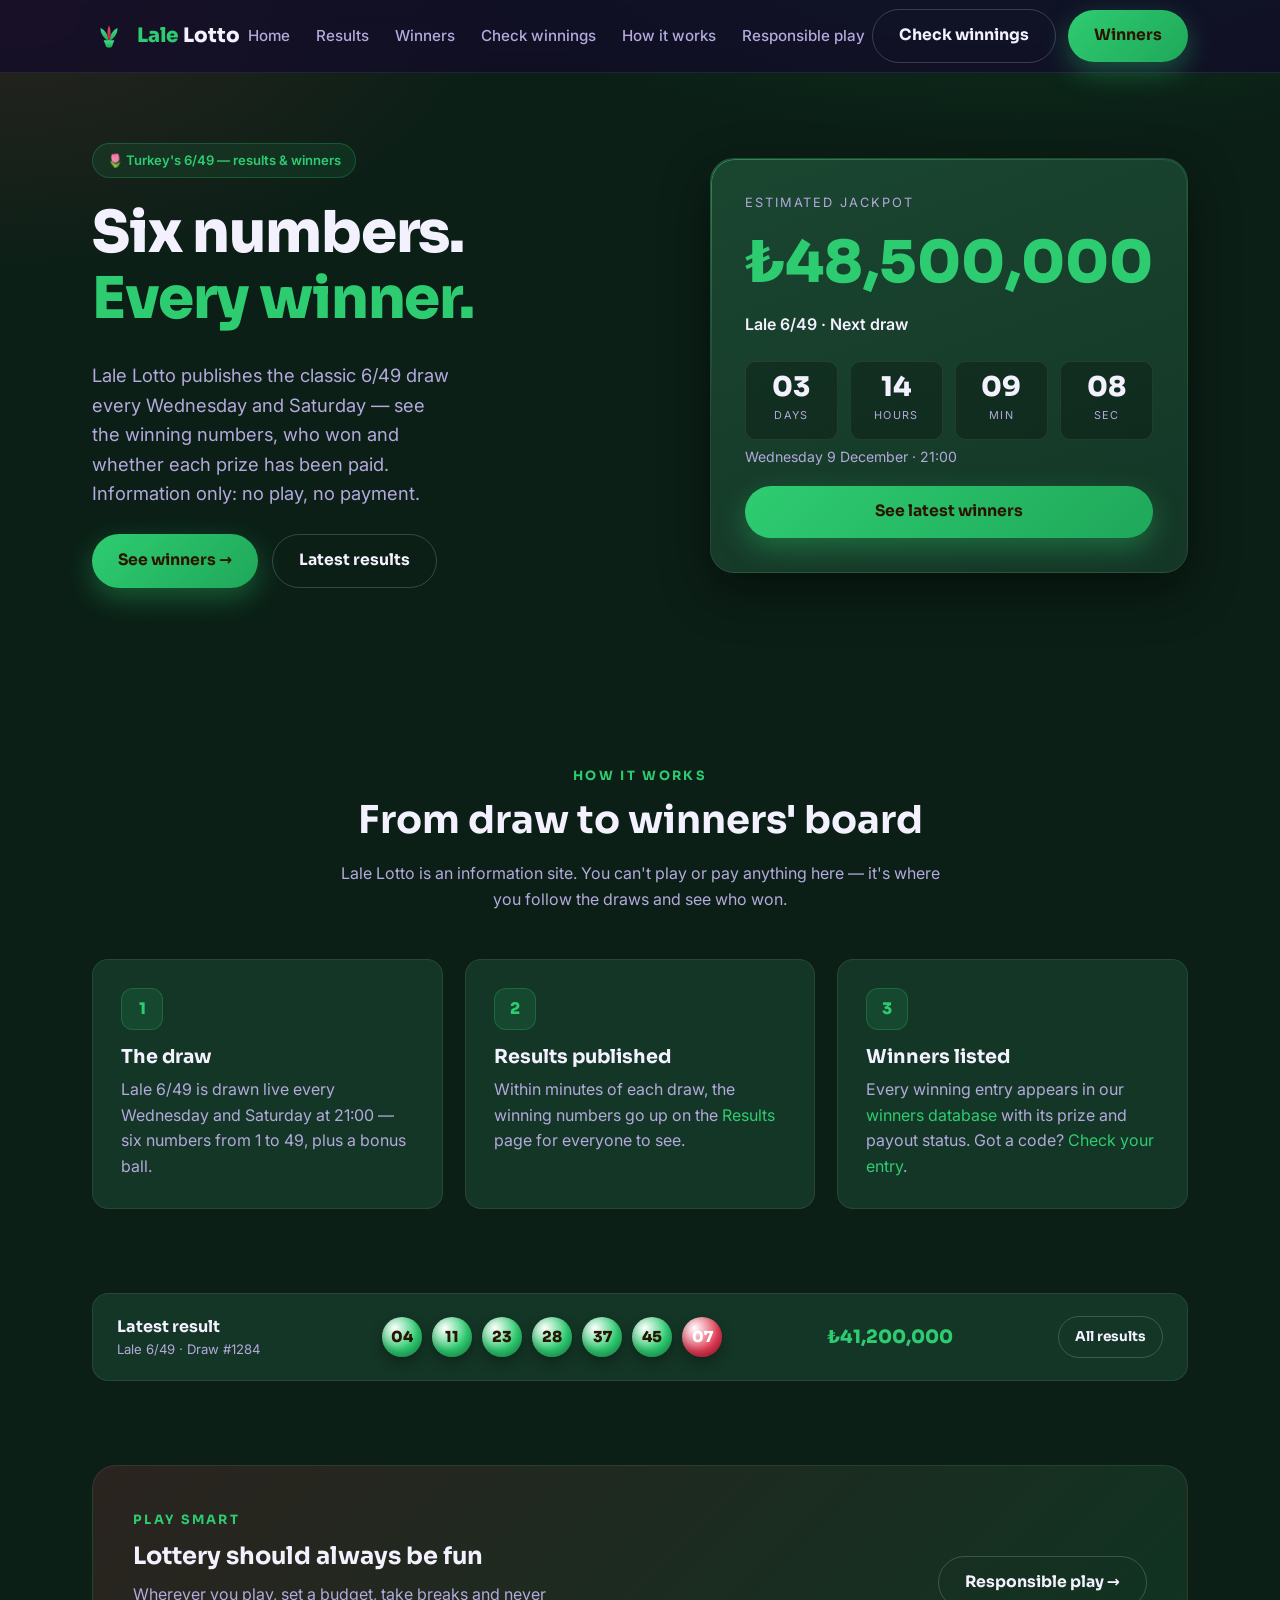
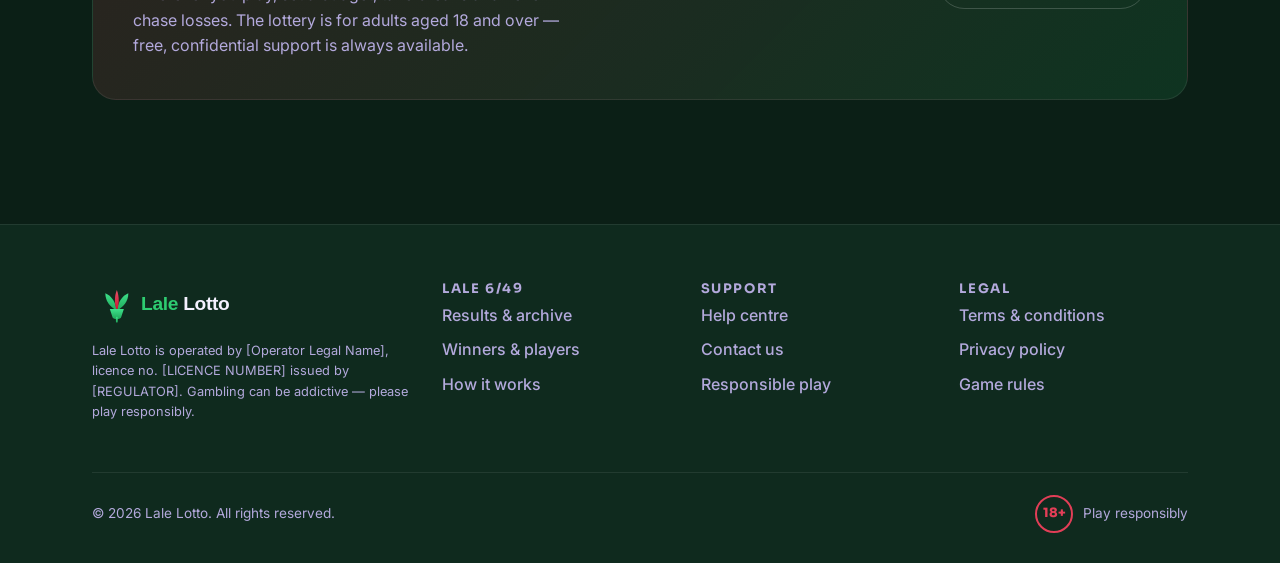
==== index.html @ 49908984 "Lale Lotto - informational 6/49 site with Supabase database" ====
<!DOCTYPE html>
<html lang="en">
<head>
  <meta charset="UTF-8" />
  <meta name="viewport" content="width=device-width, initial-scale=1.0" />
  <title>Lale Lotto — Pick your fortune | Turkish 6/49 Lottery</title>
  <meta name="description" content="Lale Lotto is Turkey's bright new 6/49 online lottery. Pick six numbers, watch the Wednesday & Saturday draws and chase the jackpot. Play responsibly. 18+." />
  <link rel="icon" type="image/svg+xml" href="assets/favicon.svg" />
  <link rel="preconnect" href="https://fonts.googleapis.com" />
  <link rel="preconnect" href="https://fonts.gstatic.com" crossorigin />
  <link href="https://fonts.googleapis.com/css2?family=Sora:wght@600;700;800&family=Inter:wght@400;500;600&display=swap" rel="stylesheet" />
  <link rel="stylesheet" href="css/styles.css" />
</head>
<body>

  <!-- ===== Header ===== -->
  <header class="site-header">
    <div class="container nav">
      <a class="brand" href="index.html" aria-label="Lale Lotto home">
        <svg viewBox="0 0 64 64" aria-hidden="true">
          <defs>
            <linearGradient id="hg" x1="0" y1="0" x2="0" y2="1"><stop offset="0" stop-color="#3DE08A"/><stop offset="1" stop-color="#1FA85A"/></linearGradient>
            <linearGradient id="hr" x1="0" y1="0" x2="0" y2="1"><stop offset="0" stop-color="#E94E66"/><stop offset="1" stop-color="#C8102E"/></linearGradient>
          </defs>
          <g transform="translate(8,6)">
            <path d="M24 36 C15 31 8 23 8 11 C17 15 22 24 24 36 Z" fill="url(#hg)"/>
            <path d="M24 36 C33 31 40 23 40 11 C31 15 26 24 24 36 Z" fill="url(#hg)"/>
            <path d="M24 6 C20 15 20 27 24 37 C28 27 28 15 24 6 Z" fill="url(#hr)"/>
            <path d="M14 34 H34 L30 45 C30 49 18 49 18 45 Z" fill="url(#hg)"/>
          </g>
        </svg>
        <span><span class="lale">Lale</span> Lotto</span>
      </a>
      <ul class="nav-links">
        <li><a href="index.html">Home</a></li>
        <li><a href="results.html">Results</a></li>
        <li><a href="winners.html">Winners</a></li>
        <li><a href="check.html">Check winnings</a></li>
        <li><a href="index.html#how">How it works</a></li>
        <li><a href="responsible.html">Responsible play</a></li>
      </ul>
      <div class="nav-actions">
        <a class="btn btn-ghost" href="check.html">Check winnings</a>
        <a class="btn btn-primary" href="winners.html">Winners</a>
        <button class="nav-toggle" aria-label="Open menu">
          <svg width="26" height="26" viewBox="0 0 24 24" fill="none" stroke="currentColor" stroke-width="2"><path d="M3 6h18M3 12h18M3 18h18"/></svg>
        </button>
      </div>
    </div>
  </header>

  <!-- ===== Hero ===== -->
  <section class="hero">
    <div class="container hero-grid">
      <div>
        <span class="badge">🌷 Turkey's 6/49 — results &amp; winners</span>
        <h1>Six numbers.<br /><span>Every winner.</span></h1>
        <p class="lead">Lale Lotto publishes the classic 6/49 draw every Wednesday and Saturday — see the winning numbers, who won and whether each prize has been paid. Information only: no play, no payment.</p>
        <div class="hero-cta">
          <a class="btn btn-primary" href="winners.html">See winners →</a>
          <a class="btn btn-ghost" href="results.html">Latest results</a>
        </div>
      </div>

      <aside class="jackpot-card">
        <div class="label">Estimated jackpot</div>
        <div class="jackpot-amount">₺48,500,000</div>
        <div class="game">Lale 6/49 · Next draw</div>
        <div class="countdown" data-countdown>
          <div class="cd-unit"><b data-d>00</b><small>Days</small></div>
          <div class="cd-unit"><b data-h>00</b><small>Hours</small></div>
          <div class="cd-unit"><b data-m>00</b><small>Min</small></div>
          <div class="cd-unit"><b data-s>00</b><small>Sec</small></div>
        </div>
        <p class="muted" style="margin:6px 0 18px; font-size:.88rem;" data-draw-date>—</p>
        <a class="btn btn-primary btn-block" href="winners.html">See latest winners</a>
      </aside>
    </div>
  </section>

  <!-- ===== How it works ===== -->
  <section class="section" id="how">
    <div class="container">
      <div class="center" style="max-width:620px;margin:0 auto 46px;">
        <span class="eyebrow">How it works</span>
        <h2>From draw to winners' board</h2>
        <p>Lale Lotto is an information site. You can't play or pay anything here — it's where you follow the draws and see who won.</p>
      </div>
      <div class="grid-3">
        <div class="card">
          <div class="step-no">1</div>
          <h3>The draw</h3>
          <p>Lale 6/49 is drawn live every Wednesday and Saturday at 21:00 — six numbers from 1 to 49, plus a bonus ball.</p>
        </div>
        <div class="card">
          <div class="step-no">2</div>
          <h3>Results published</h3>
          <p>Within minutes of each draw, the winning numbers go up on the <a href="results.html">Results</a> page for everyone to see.</p>
        </div>
        <div class="card">
          <div class="step-no">3</div>
          <h3>Winners listed</h3>
          <p>Every winning entry appears in our <a href="winners.html">winners database</a> with its prize and payout status. Got a code? <a href="check.html">Check your entry</a>.</p>
        </div>
      </div>
    </div>
  </section>

  <!-- ===== Latest result preview ===== -->
  <section class="section" style="padding-top:0;">
    <div class="container">
      <div class="result-row">
        <div class="meta">
          <div class="date">Latest result</div>
          <div class="draw">Lale 6/49 · Draw #1284</div>
        </div>
        <div class="balls">
          <div class="ball">04</div>
          <div class="ball">11</div>
          <div class="ball">23</div>
          <div class="ball">28</div>
          <div class="ball">37</div>
          <div class="ball">45</div>
          <div class="ball bonus">07</div>
        </div>
        <div class="prize">₺41,200,000</div>
        <a class="btn btn-ghost btn-sm" href="results.html">All results</a>
      </div>
    </div>
  </section>

  <!-- ===== Responsible banner ===== -->
  <section class="section" style="padding-top:0;">
    <div class="container">
      <div class="banner">
        <div style="max-width:46ch;">
          <span class="eyebrow">Play smart</span>
          <h2 style="font-size:1.5rem;">Lottery should always be fun</h2>
          <p style="margin:0;">Wherever you play, set a budget, take breaks and never chase losses. The lottery is for adults aged 18 and over — free, confidential support is always available.</p>
        </div>
        <a class="btn btn-ghost" href="responsible.html">Responsible play →</a>
      </div>
    </div>
  </section>

  <!-- ===== Footer ===== -->
  <footer class="site-footer">
    <div class="container">
      <div class="footer-grid">
        <div>
          <a class="brand" href="index.html" style="margin-bottom:14px;">
            <img src="assets/logo.svg" alt="Lale Lotto" width="180" height="46" />
          </a>
          <p class="legal-note">Lale Lotto is operated by [Operator Legal Name], licence no. [LICENCE NUMBER] issued by [REGULATOR]. Gambling can be addictive — please play responsibly.</p>
        </div>
        <div>
          <h4>Lale 6/49</h4>
          <ul>
            <li><a href="results.html">Results &amp; archive</a></li>
            <li><a href="winners.html">Winners &amp; players</a></li>
            <li><a href="index.html#how">How it works</a></li>
          </ul>
        </div>
        <div>
          <h4>Support</h4>
          <ul>
            <li><a href="#">Help centre</a></li>
            <li><a href="#">Contact us</a></li>
            <li><a href="responsible.html">Responsible play</a></li>
          </ul>
        </div>
        <div>
          <h4>Legal</h4>
          <ul>
            <li><a href="#">Terms &amp; conditions</a></li>
            <li><a href="#">Privacy policy</a></li>
            <li><a href="#">Game rules</a></li>
          </ul>
        </div>
      </div>
      <div class="footer-bottom">
        <span>© <span data-year>2026</span> Lale Lotto. All rights reserved.</span>
        <span style="display:flex;align-items:center;gap:10px;"><span class="age-chip">18+</span> Play responsibly</span>
      </div>
    </div>
  </footer>

  <script src="js/main.js"></script>
</body>
</html>
---- css/styles.css ----
/* =========================================================
   Lale Lotto — global stylesheet
   Palette: deep indigo + gold (luck) + tulip red (accent)
   ========================================================= */

:root {
  --bg:        #0B1F16;
  --bg-2:      #0F2A1E;
  --surface:   #143626;
  --surface-2: #1A4630;
  --line:      rgba(255, 255, 255, .08);

  /* Primary accent is now GREEN. The --gold/--gold-2 names are kept as
     aliases so existing rules keep working without renaming everything. */
  --green:   #2ECC71;
  --green-2: #1FA85A;
  --gold:    #2ECC71;
  --gold-2:  #1FA85A;
  --red:     #E23E57;
  --red-2:   #C8102E;

  --text:  #F4F1FF;
  --muted: #B3A9DC;

  --radius: 16px;
  --radius-sm: 10px;
  --shadow: 0 18px 50px rgba(0, 0, 0, .45);
  --ring: 0 0 0 3px rgba(46, 204, 113, .45);

  --maxw: 1140px;
  --font-head: "Sora", system-ui, sans-serif;
  --font-body: "Inter", system-ui, -apple-system, sans-serif;
}

* { box-sizing: border-box; }

html { scroll-behavior: smooth; }

body {
  margin: 0;
  font-family: var(--font-body);
  color: var(--text);
  background:
    radial-gradient(1200px 600px at 80% -10%, rgba(46, 204, 113, .18), transparent 60%),
    radial-gradient(900px 500px at 0% 0%, rgba(226, 62, 87, .14), transparent 55%),
    var(--bg);
  line-height: 1.6;
  -webkit-font-smoothing: antialiased;
}

h1, h2, h3, h4 { font-family: var(--font-head); line-height: 1.15; margin: 0 0 .5em; }
h1 { font-size: clamp(2.2rem, 5vw, 3.6rem); font-weight: 800; letter-spacing: -.02em; }
h2 { font-size: clamp(1.6rem, 3.2vw, 2.4rem); font-weight: 700; }
p  { margin: 0 0 1em; color: var(--muted); }
a  { color: var(--gold); text-decoration: none; }

.container { width: 100%; max-width: var(--maxw); margin: 0 auto; padding: 0 22px; }
.section { padding: 84px 0; }
.eyebrow {
  display: inline-block; font-family: var(--font-head); font-weight: 700;
  font-size: .8rem; letter-spacing: .18em; text-transform: uppercase;
  color: var(--gold); margin-bottom: 12px;
}
.center { text-align: center; }
.muted { color: var(--muted); }
.gold  { color: var(--gold); }

/* ---------- Buttons ---------- */
.btn {
  display: inline-flex; align-items: center; gap: 9px;
  font-family: var(--font-head); font-weight: 700; font-size: .98rem;
  padding: 13px 26px; border-radius: 999px; border: 0; cursor: pointer;
  transition: transform .15s ease, box-shadow .2s ease, background .2s ease;
  text-decoration: none;
}
.btn:active { transform: translateY(1px); }
.btn-primary {
  color: #2A1500;
  background: linear-gradient(135deg, var(--gold), var(--gold-2));
  box-shadow: 0 10px 28px rgba(46, 204, 113, .35);
}
.btn-primary:hover { box-shadow: 0 14px 34px rgba(46, 204, 113, .5); transform: translateY(-2px); }
.btn-ghost {
  color: var(--text); background: transparent;
  border: 1px solid rgba(255, 255, 255, .18);
}
.btn-ghost:hover { border-color: var(--gold); color: var(--gold); }
.btn-block { width: 100%; justify-content: center; }
.btn:disabled { opacity: .45; cursor: not-allowed; transform: none; box-shadow: none; }

/* ---------- Header ---------- */
.site-header {
  position: sticky; top: 0; z-index: 50;
  backdrop-filter: blur(12px);
  background: rgba(18, 10, 42, .72);
  border-bottom: 1px solid var(--line);
}
.nav { display: flex; align-items: center; justify-content: space-between; height: 72px; }
.brand { display: flex; align-items: center; gap: 11px; font-family: var(--font-head); font-weight: 800; font-size: 1.25rem; color: var(--text); }
.brand svg { width: 34px; height: 34px; display: block; }
.brand .lale { color: var(--gold); }
.nav-links { display: flex; align-items: center; gap: 26px; list-style: none; margin: 0; padding: 0; }
.nav-links a { color: var(--muted); font-weight: 500; font-size: .95rem; transition: color .15s; }
.nav-links a:hover { color: var(--text); }
.nav-actions { display: flex; align-items: center; gap: 12px; }
.nav-toggle { display: none; background: none; border: 0; color: var(--text); cursor: pointer; }

/* ---------- Hero ---------- */
.hero { position: relative; overflow: hidden; padding: 70px 0 90px; }
.hero-grid { display: grid; grid-template-columns: 1.1fr .9fr; gap: 50px; align-items: center; }
.hero .badge {
  display: inline-flex; align-items: center; gap: 8px; font-size: .82rem; font-weight: 600;
  color: var(--gold); background: rgba(46, 204, 113, .1);
  border: 1px solid rgba(46, 204, 113, .25); padding: 6px 14px; border-radius: 999px; margin-bottom: 22px;
}
.hero h1 span { color: var(--gold); }
.hero p.lead { font-size: 1.15rem; max-width: 30ch; }
.hero-cta { display: flex; gap: 14px; flex-wrap: wrap; margin-top: 26px; }

/* Jackpot card */
.jackpot-card {
  background: linear-gradient(160deg, var(--surface-2), var(--surface));
  border: 1px solid var(--line); border-radius: 24px; padding: 34px;
  box-shadow: var(--shadow); position: relative;
}
.jackpot-card::before {
  content: ""; position: absolute; inset: 0; border-radius: 24px; padding: 1px;
  background: linear-gradient(160deg, rgba(46, 204, 113, .55), transparent 45%);
  -webkit-mask: linear-gradient(#000 0 0) content-box, linear-gradient(#000 0 0);
  -webkit-mask-composite: xor; mask-composite: exclude; pointer-events: none;
}
.jackpot-card .label { font-size: .8rem; letter-spacing: .15em; text-transform: uppercase; color: var(--muted); }
.jackpot-amount { font-family: var(--font-head); font-weight: 800; font-size: clamp(2.6rem, 6vw, 3.6rem); color: var(--gold); margin: 4px 0 2px; }
.jackpot-card .game { font-weight: 600; color: var(--text); }

/* Countdown */
.countdown { display: flex; gap: 12px; margin: 24px 0 6px; }
.cd-unit {
  flex: 1; text-align: center; background: rgba(0, 0, 0, .25);
  border: 1px solid var(--line); border-radius: var(--radius-sm); padding: 12px 6px;
}
.cd-unit b { display: block; font-family: var(--font-head); font-size: 1.7rem; font-weight: 800; line-height: 1; }
.cd-unit small { font-size: .68rem; letter-spacing: .12em; text-transform: uppercase; color: var(--muted); }

/* ---------- Lottery balls ---------- */
.balls { display: flex; gap: 10px; flex-wrap: wrap; }
.ball {
  width: 46px; height: 46px; border-radius: 50%;
  display: grid; place-items: center;
  font-family: var(--font-head); font-weight: 800; font-size: 1.05rem; color: #2A1500;
  background: radial-gradient(circle at 32% 28%, #fff, var(--gold) 58%, var(--gold-2));
  box-shadow: inset 0 -4px 8px rgba(0, 0, 0, .25), 0 6px 14px rgba(0, 0, 0, .3);
}
.ball.bonus { background: radial-gradient(circle at 32% 28%, #fff, var(--red) 60%, var(--red-2)); color: #fff; }

/* ---------- Cards / steps ---------- */
.grid-3 { display: grid; grid-template-columns: repeat(3, 1fr); gap: 22px; }
.grid-2 { display: grid; grid-template-columns: repeat(2, 1fr); gap: 22px; }
.card {
  background: var(--surface); border: 1px solid var(--line);
  border-radius: var(--radius); padding: 28px; transition: transform .18s, border-color .18s;
}
.card:hover { transform: translateY(-4px); border-color: rgba(46, 204, 113, .35); }
.card .step-no {
  width: 42px; height: 42px; border-radius: 12px; display: grid; place-items: center;
  font-family: var(--font-head); font-weight: 800; color: var(--gold);
  background: rgba(46, 204, 113, .12); border: 1px solid rgba(46, 204, 113, .25); margin-bottom: 16px;
}
.card h3 { font-size: 1.2rem; }
.card p:last-child { margin-bottom: 0; }

/* ---------- Results table ---------- */
.results-list { display: grid; gap: 14px; }
.result-row {
  display: flex; align-items: center; justify-content: space-between; gap: 18px; flex-wrap: wrap;
  background: var(--surface); border: 1px solid var(--line); border-radius: var(--radius); padding: 20px 24px;
}
.result-row .meta { min-width: 160px; }
.result-row .meta .date { font-family: var(--font-head); font-weight: 700; }
.result-row .meta .draw { font-size: .82rem; color: var(--muted); }
.result-row .prize { font-family: var(--font-head); font-weight: 800; color: var(--gold); font-size: 1.15rem; }
.result-row .balls .ball { width: 40px; height: 40px; font-size: .95rem; }

/* ---------- Small button + hint (shared) ---------- */
.btn-sm { padding: 9px 16px; font-size: .85rem; }
.hint { font-size: .82rem; color: var(--muted); margin-top: 14px; }

/* ---------- Players & winners database (winners page) ---------- */
.db-stats { display: grid; grid-template-columns: repeat(4, 1fr); gap: 16px; margin-bottom: 26px; }
.db-stat {
  background: var(--surface); border: 1px solid var(--line);
  border-radius: var(--radius); padding: 20px; text-align: center;
}
.db-stat b { display: block; font-family: var(--font-head); font-weight: 800; font-size: 1.7rem; color: var(--gold); line-height: 1.1; }
.db-stat small { font-size: .72rem; letter-spacing: .12em; text-transform: uppercase; color: var(--muted); }

.db-controls { display: flex; align-items: center; justify-content: space-between; gap: 16px; flex-wrap: wrap; margin-bottom: 18px; }
.db-search {
  flex: 1 1 240px; min-width: 200px; padding: 12px 16px; border-radius: var(--radius-sm);
  border: 1px solid var(--line); background: rgba(0, 0, 0, .25); color: var(--text);
  font-family: var(--font-body); font-size: .95rem; outline: none; transition: border-color .15s, box-shadow .15s;
}
.db-search::placeholder { color: var(--muted); opacity: .7; }
.db-search:focus { border-color: var(--gold); box-shadow: var(--ring); }
.db-filters { display: flex; gap: 8px; flex-wrap: wrap; }
.db-filter {
  font-family: var(--font-head); font-weight: 700; font-size: .82rem;
  padding: 9px 15px; border-radius: 999px; cursor: pointer;
  color: var(--muted); background: transparent; border: 1px solid var(--line);
  transition: color .15s, border-color .15s, background .15s;
}
.db-filter:hover { color: var(--text); border-color: rgba(46, 204, 113, .5); }
.db-filter.is-active { color: #2A1500; border-color: transparent; background: linear-gradient(135deg, var(--gold), var(--gold-2)); }

.db-table-wrap { overflow-x: auto; border: 1px solid var(--line); border-radius: var(--radius); background: var(--surface); }
.db-table { width: 100%; border-collapse: collapse; min-width: 760px; }
.db-table th, .db-table td { padding: 14px 18px; text-align: left; vertical-align: middle; border-bottom: 1px solid var(--line); }
.db-table thead th {
  font-family: var(--font-head); font-size: .74rem; letter-spacing: .1em; text-transform: uppercase;
  color: var(--muted); font-weight: 700; background: rgba(0, 0, 0, .2);
}
.db-table tbody tr:last-child td { border-bottom: 0; }
.db-table tbody tr:hover { background: rgba(46, 204, 113, .05); }
.db-table .num-col { text-align: center; white-space: nowrap; }
.db-player { font-family: var(--font-head); font-weight: 700; color: var(--text); }
.db-sub { font-size: .8rem; color: var(--muted); }
.db-code { font-family: ui-monospace, SFMono-Regular, Menlo, monospace; letter-spacing: .02em; }
.db-balls { gap: 6px; flex-wrap: nowrap; }
.db-balls .ball { width: 32px; height: 32px; font-size: .78rem; }
.db-balls .ball.miss { background: transparent; color: var(--muted); border: 1px solid var(--line); box-shadow: none; }
.db-prize { font-family: var(--font-head); color: var(--gold); white-space: nowrap; }
.db-empty { text-align: center; color: var(--muted); padding: 30px 18px; }

.db-badge {
  display: inline-block; font-family: var(--font-head); font-weight: 700; font-size: .74rem;
  padding: 5px 12px; border-radius: 999px; white-space: nowrap;
  border: 1px solid var(--line); color: var(--muted); background: rgba(255, 255, 255, .06);
}
.db-badge.is-paid { color: var(--green); background: rgba(46, 204, 113, .12); border-color: rgba(46, 204, 113, .35); }
.db-badge.is-pending { color: #FFC83D; background: rgba(255, 200, 61, .12); border-color: rgba(255, 200, 61, .35); }
.db-badge.is-none { color: var(--muted); }

/* ---------- Banner ---------- */
.banner {
  background: linear-gradient(135deg, rgba(226, 62, 87, .15), rgba(46, 204, 113, .12));
  border: 1px solid var(--line); border-radius: 24px; padding: 40px;
  display: flex; align-items: center; justify-content: space-between; gap: 24px; flex-wrap: wrap;
}

/* ---------- Footer ---------- */
.site-footer { border-top: 1px solid var(--line); background: var(--bg-2); padding: 56px 0 30px; margin-top: 40px; }
.footer-grid { display: grid; grid-template-columns: 1.4fr 1fr 1fr 1fr; gap: 30px; }
.footer-grid h4 { font-size: .82rem; letter-spacing: .12em; text-transform: uppercase; color: var(--muted); }
.footer-grid ul { list-style: none; margin: 0; padding: 0; }
.footer-grid li { margin-bottom: 9px; }
.footer-grid a { color: var(--muted); font-weight: 500; }
.footer-grid a:hover { color: var(--text); }
.footer-bottom {
  display: flex; align-items: center; justify-content: space-between; gap: 16px; flex-wrap: wrap;
  border-top: 1px solid var(--line); margin-top: 36px; padding-top: 22px; font-size: .85rem; color: var(--muted);
}
.age-chip {
  display: inline-grid; place-items: center; width: 38px; height: 38px; border-radius: 50%;
  border: 2px solid var(--red); color: var(--red); font-family: var(--font-head); font-weight: 800; font-size: .8rem;
}
.legal-note { font-size: .8rem; color: var(--muted); max-width: 70ch; }

/* ---------- Winnings checker (check page) ---------- */
.check-wrap { max-width: 560px; margin: 0 auto; }
.check-card {
  background: linear-gradient(160deg, var(--surface-2), var(--surface));
  border: 1px solid var(--line); border-radius: 20px; padding: 30px; box-shadow: var(--shadow);
}
.field { margin-bottom: 18px; }
.field label {
  display: block; font-family: var(--font-head); font-weight: 700; font-size: .9rem;
  margin-bottom: 8px; color: var(--text);
}
.check-card input {
  width: 100%; padding: 14px 16px; border-radius: var(--radius-sm);
  border: 1px solid var(--line); background: rgba(0, 0, 0, .25); color: var(--text);
  font-family: var(--font-body); font-size: 1rem; outline: none;
  transition: border-color .15s, box-shadow .15s;
}
.check-card input::placeholder { color: var(--muted); opacity: .7; }
.check-card input:focus { border-color: var(--gold); box-shadow: var(--ring); }
.field-hint { font-size: .8rem; color: var(--muted); margin: 8px 0 0; }

/* Result card + states */
.check-result { margin-top: 22px; }
.res-card {
  background: var(--surface); border: 1px solid var(--line);
  border-radius: var(--radius); padding: 26px; text-align: center;
}
.res-card.is-win    { border-color: rgba(46, 204, 113, .55); box-shadow: 0 0 0 1px rgba(46, 204, 113, .25), var(--shadow); }
.res-card.is-error  { border-color: rgba(226, 62, 87, .5); }
.res-badge {
  display: inline-block; font-family: var(--font-head); font-weight: 700;
  font-size: .78rem; letter-spacing: .12em; text-transform: uppercase;
  padding: 6px 14px; border-radius: 999px; margin-bottom: 14px;
  color: var(--gold); background: rgba(46, 204, 113, .12); border: 1px solid rgba(46, 204, 113, .3);
}
.res-card.is-none .res-badge,
.res-card.is-info .res-badge {
  color: var(--muted); background: rgba(255, 255, 255, .06); border-color: var(--line);
}
.res-card.is-error .res-badge {
  color: var(--red); background: rgba(226, 62, 87, .12); border-color: rgba(226, 62, 87, .35);
}
.res-card h3 { font-size: 1.5rem; margin-bottom: 6px; }
.res-prize { font-family: var(--font-head); font-weight: 800; font-size: 2.2rem; color: var(--gold); margin: 6px 0 4px; }
.res-row { margin: 18px 0; }
.res-row .res-label { font-size: .78rem; letter-spacing: .12em; text-transform: uppercase; color: var(--muted); margin: 0 0 10px; }
.res-card .balls { justify-content: center; }
.res-card .ball.miss {
  background: transparent; color: var(--muted);
  border: 1px solid var(--line); box-shadow: none;
}
.res-matches { font-size: .95rem; color: var(--muted); margin: 4px 0 0; }
.res-matches b { color: var(--gold); font-family: var(--font-head); }
.res-card .btn { margin-top: 18px; }

/* Loading spinner */
.spinner {
  width: 40px; height: 40px; margin: 8px auto 14px;
  border: 4px solid rgba(255, 255, 255, .15); border-top-color: var(--gold);
  border-radius: 50%; animation: spin 1s linear infinite;
}
@keyframes spin { to { transform: rotate(360deg); } }

/* ---------- Toast ---------- */
.toast {
  position: fixed; left: 50%; bottom: 28px; transform: translateX(-50%) translateY(120%);
  background: var(--surface-2); border: 1px solid rgba(46, 204, 113, .4); color: var(--text);
  padding: 14px 22px; border-radius: 999px; box-shadow: var(--shadow); z-index: 100;
  transition: transform .35s cubic-bezier(.2,.8,.2,1); font-weight: 600;
}
.toast.show { transform: translateX(-50%) translateY(0); }

/* ---------- Responsive ---------- */
@media (max-width: 900px) {
  .hero-grid, .grid-3, .grid-2, .footer-grid { grid-template-columns: 1fr; }
  .db-stats { grid-template-columns: repeat(2, 1fr); }
  .nav-links, .nav-actions .btn-ghost { display: none; }
  .nav-toggle { display: block; }
  .nav-links.open {
    display: flex; flex-direction: column; position: absolute; top: 72px; left: 0; right: 0;
    background: var(--bg-2); border-bottom: 1px solid var(--line); padding: 18px 22px; gap: 16px;
  }
  .section { padding: 60px 0; }
}
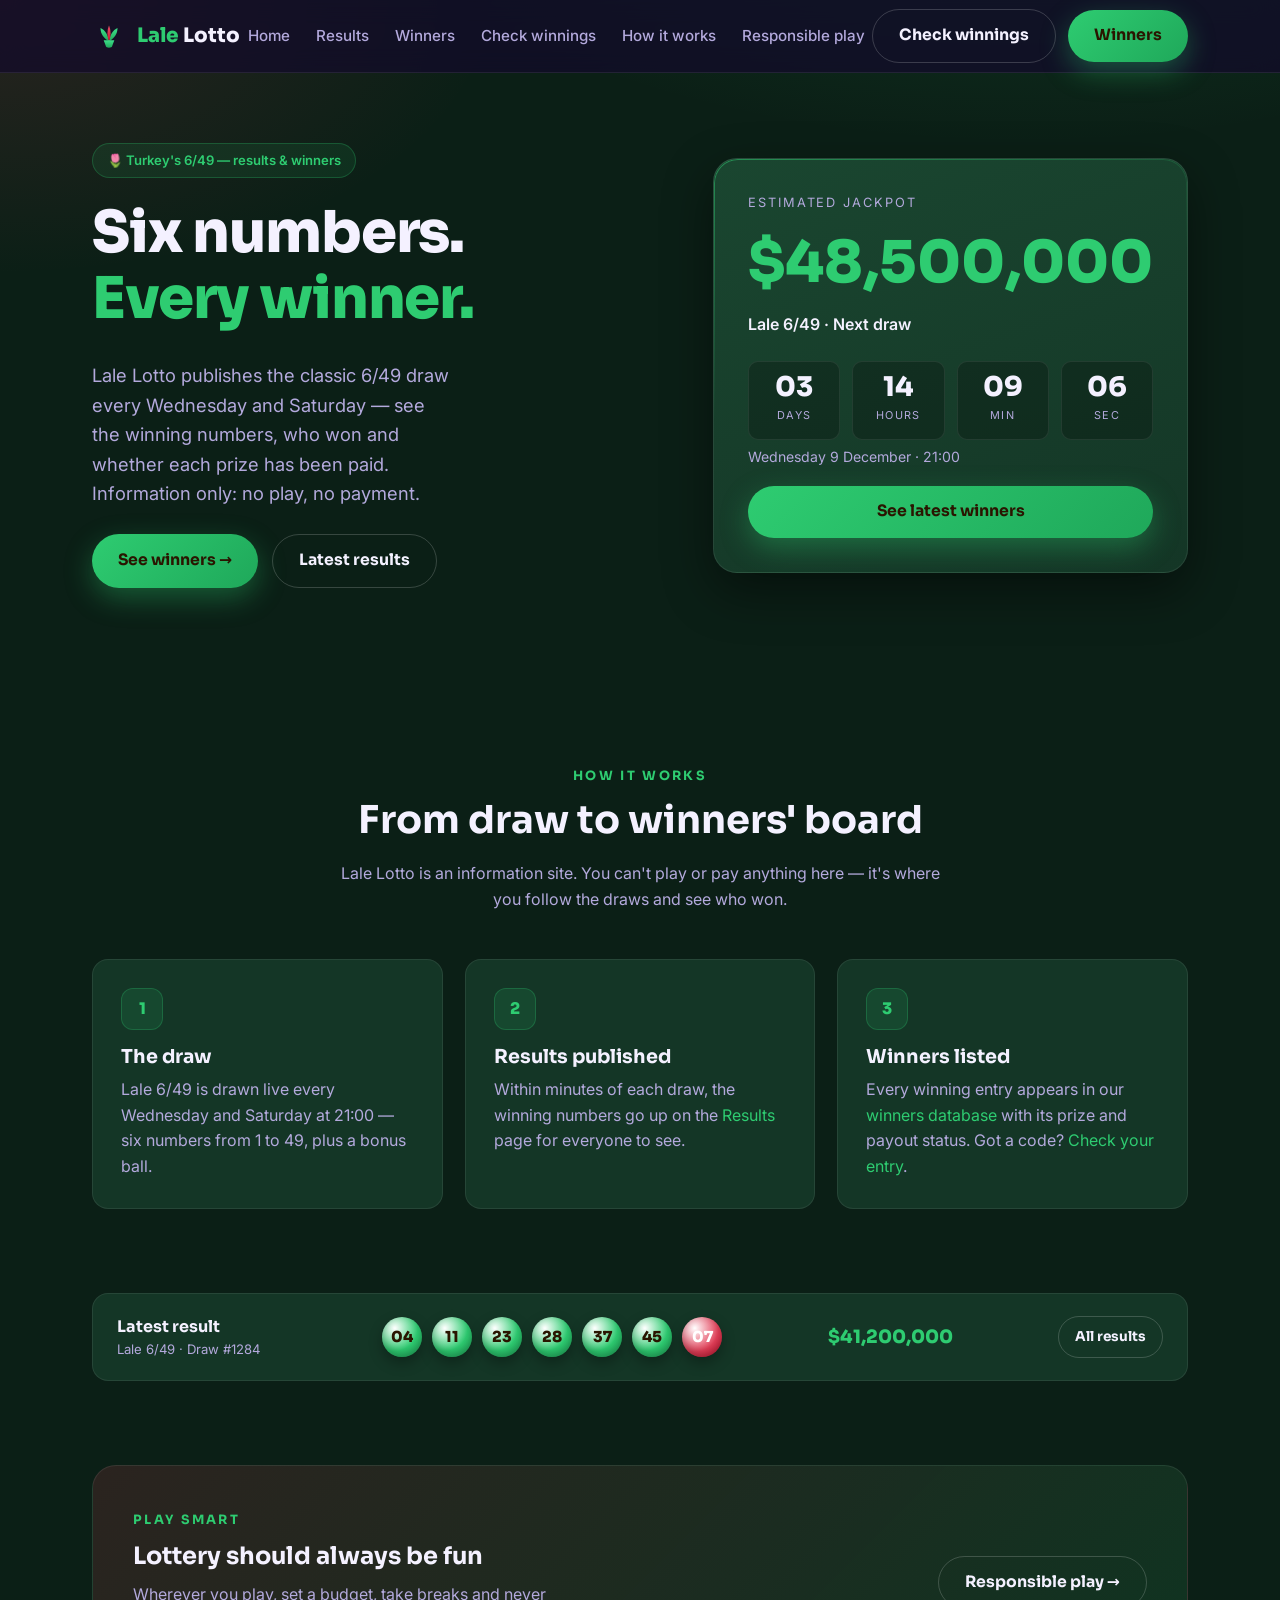
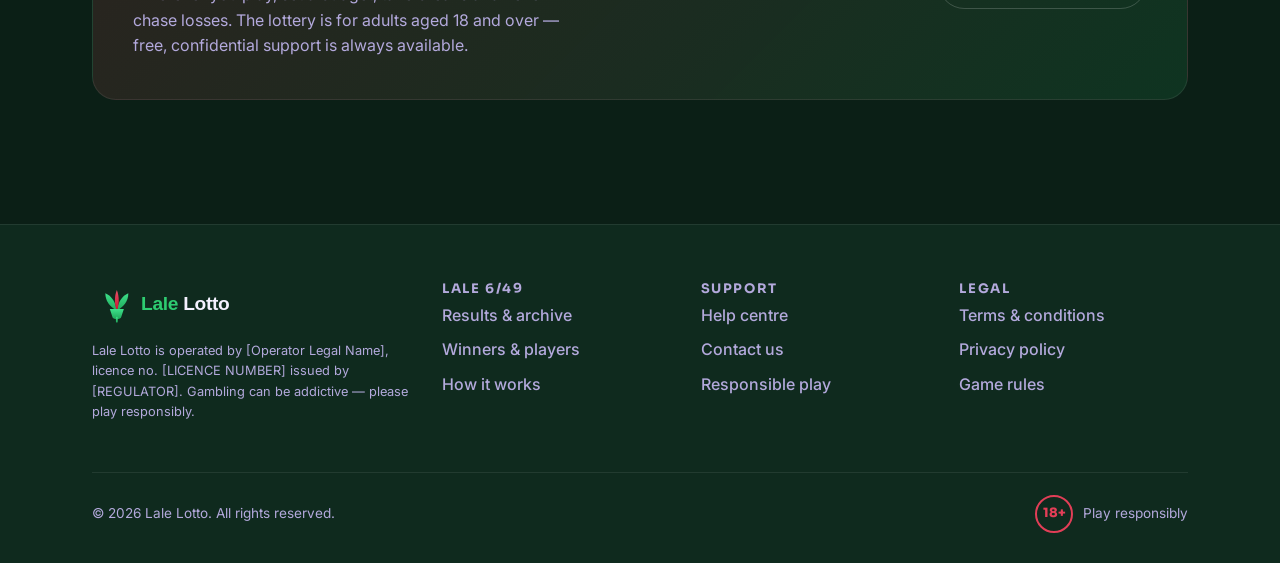
==== commit 739bcdd4: "Use plain ASCII names and switch currency display to USD" ====
--- a/index.html
+++ b/index.html
@@ -64,7 +64,7 @@
 
       <aside class="jackpot-card">
         <div class="label">Estimated jackpot</div>
-        <div class="jackpot-amount">₺48,500,000</div>
+        <div class="jackpot-amount">$48,500,000</div>
         <div class="game">Lale 6/49 · Next draw</div>
         <div class="countdown" data-countdown>
           <div class="cd-unit"><b data-d>00</b><small>Days</small></div>
@@ -123,7 +123,7 @@
           <div class="ball">45</div>
           <div class="ball bonus">07</div>
         </div>
-        <div class="prize">₺41,200,000</div>
+        <div class="prize">$41,200,000</div>
         <a class="btn btn-ghost btn-sm" href="results.html">All results</a>
       </div>
     </div>
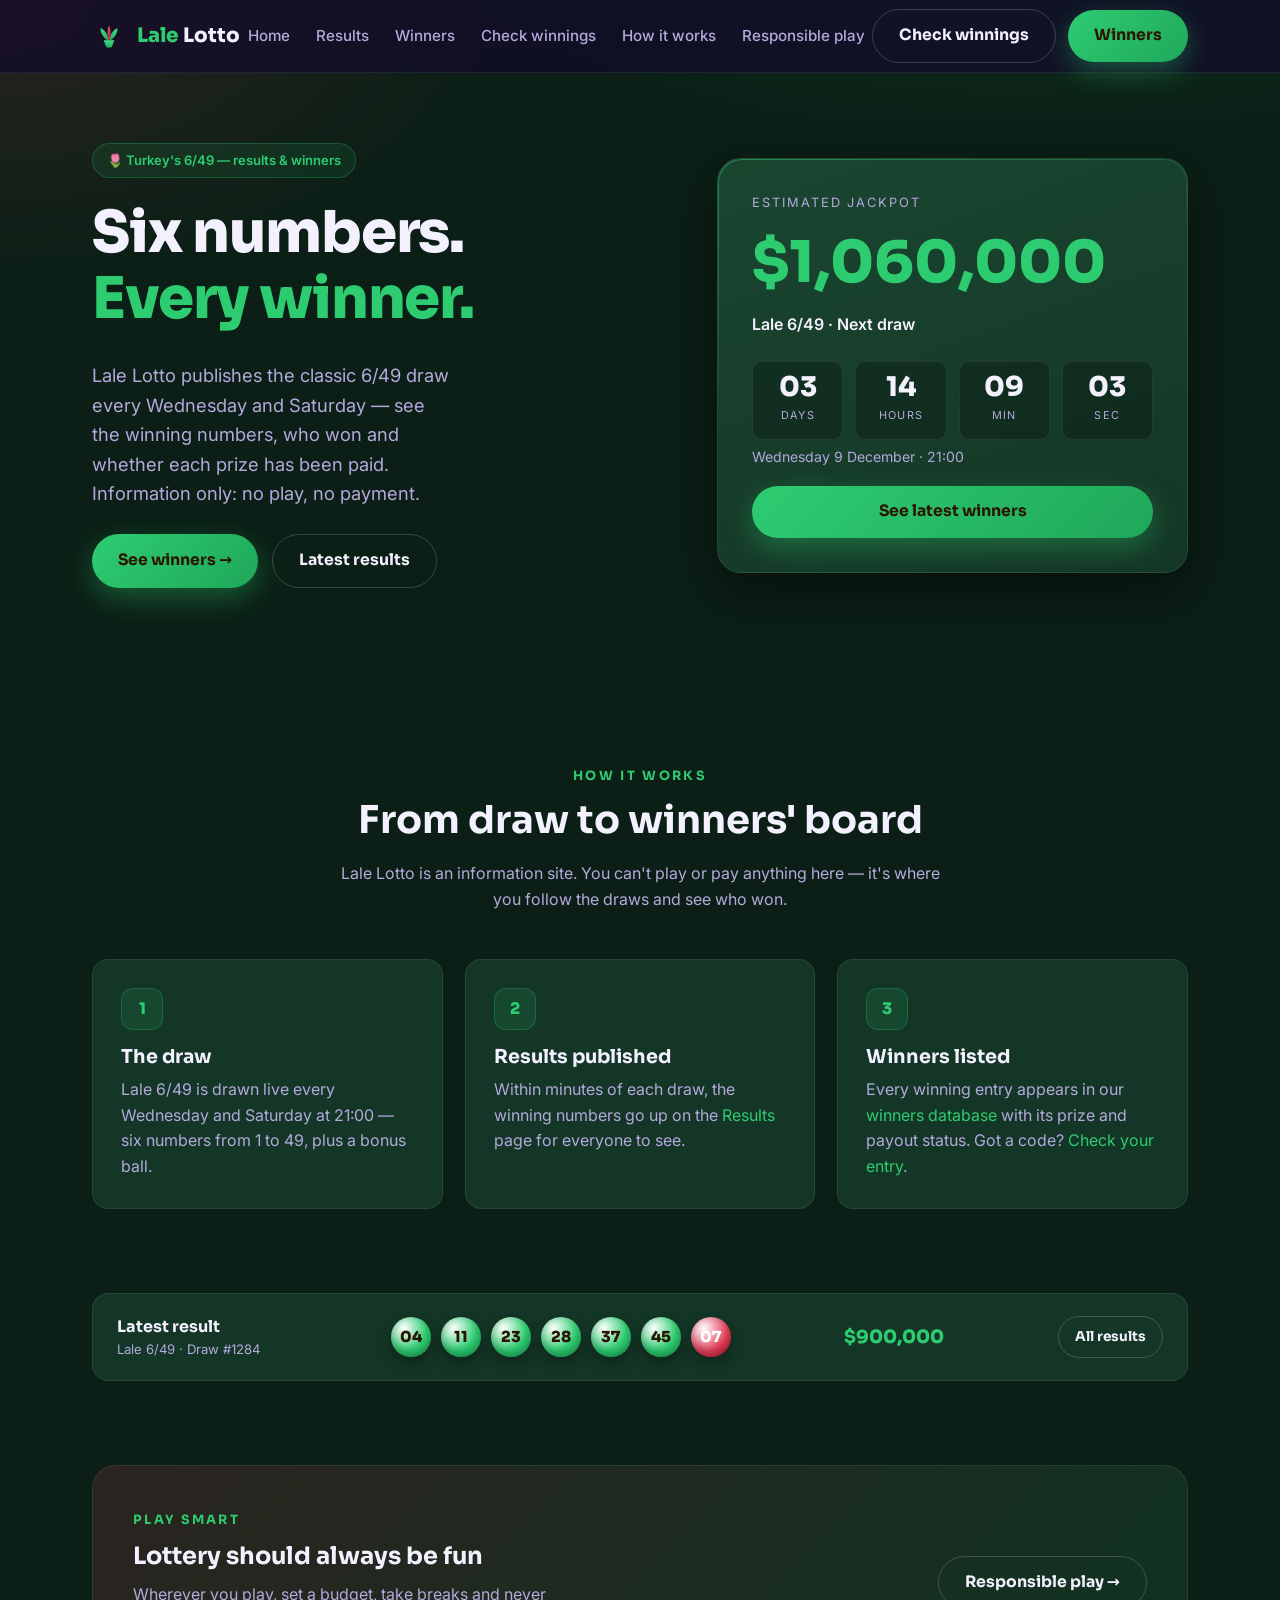
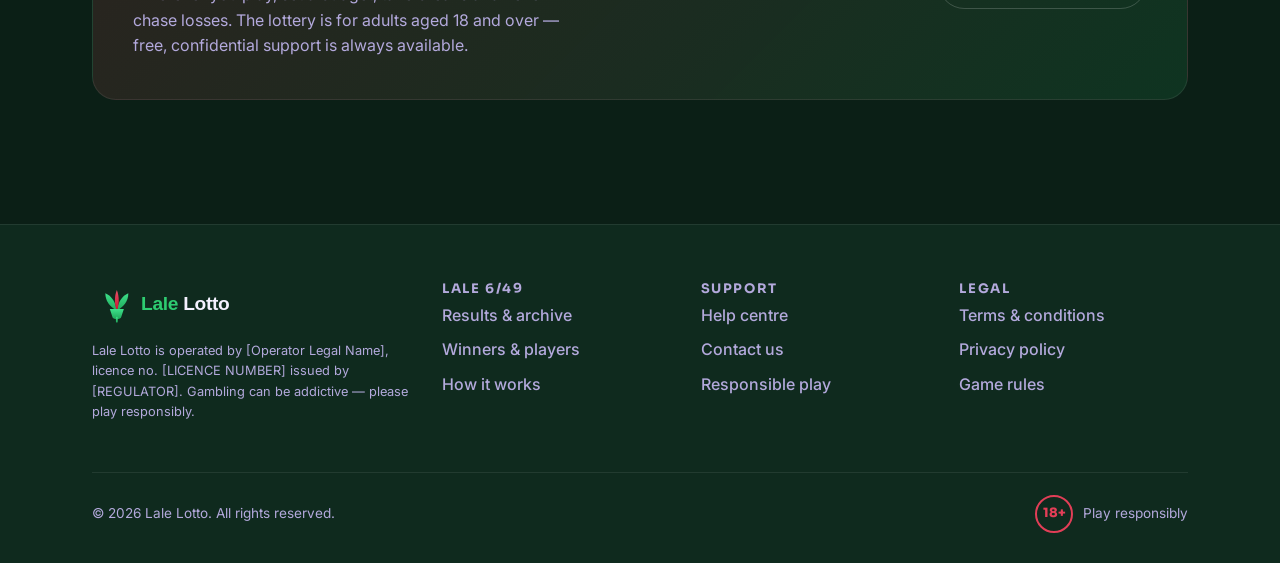
==== commit b1b1f52b: "Convert prizes to USD (real rate) and add annual grand prize" ====
--- a/index.html
+++ b/index.html
@@ -64,7 +64,7 @@
 
       <aside class="jackpot-card">
         <div class="label">Estimated jackpot</div>
-        <div class="jackpot-amount">$48,500,000</div>
+        <div class="jackpot-amount">$1,060,000</div>
         <div class="game">Lale 6/49 · Next draw</div>
         <div class="countdown" data-countdown>
           <div class="cd-unit"><b data-d>00</b><small>Days</small></div>
@@ -123,7 +123,7 @@
           <div class="ball">45</div>
           <div class="ball bonus">07</div>
         </div>
-        <div class="prize">$41,200,000</div>
+        <div class="prize">$900,000</div>
         <a class="btn btn-ghost btn-sm" href="results.html">All results</a>
       </div>
     </div>
--- a/css/styles.css
+++ b/css/styles.css
@@ -240,6 +240,34 @@
 .db-badge.is-pending { color: #FFC83D; background: rgba(255, 200, 61, .12); border-color: rgba(255, 200, 61, .35); }
 .db-badge.is-none { color: var(--muted); }
 
+/* ---------- Annual grand prize (winners page) ---------- */
+.grand-prize { margin-bottom: 26px; }
+.gp-card {
+  display: flex; align-items: center; justify-content: space-between; gap: 28px; flex-wrap: wrap;
+  background: linear-gradient(135deg, rgba(46, 204, 113, .16), rgba(255, 200, 61, .10));
+  border: 1px solid rgba(46, 204, 113, .45);
+  border-radius: 20px; padding: 28px 30px;
+  box-shadow: 0 0 0 1px rgba(46, 204, 113, .18), var(--shadow);
+}
+.gp-main { min-width: 240px; }
+.gp-eyebrow {
+  display: inline-block; font-family: var(--font-head); font-weight: 700;
+  font-size: .8rem; letter-spacing: .12em; text-transform: uppercase; color: var(--gold);
+}
+.gp-amount {
+  font-family: var(--font-head); font-weight: 800; font-size: clamp(2rem, 5vw, 3rem);
+  color: var(--gold); line-height: 1.05; margin: 4px 0;
+}
+.gp-note { font-size: .9rem; color: var(--muted); margin: 6px 0 0; max-width: 48ch; }
+.gp-meta { display: grid; gap: 12px; }
+.gp-meta > div {
+  display: flex; flex-direction: column; gap: 2px;
+  border-left: 2px solid rgba(46, 204, 113, .4); padding-left: 14px;
+}
+.gp-meta span { font-size: .72rem; letter-spacing: .12em; text-transform: uppercase; color: var(--muted); }
+.gp-meta b { font-family: var(--font-head); color: var(--text); }
+.gp-pending { color: var(--gold) !important; }
+
 /* ---------- Banner ---------- */
 .banner {
   background: linear-gradient(135deg, rgba(226, 62, 87, .15), rgba(46, 204, 113, .12));
